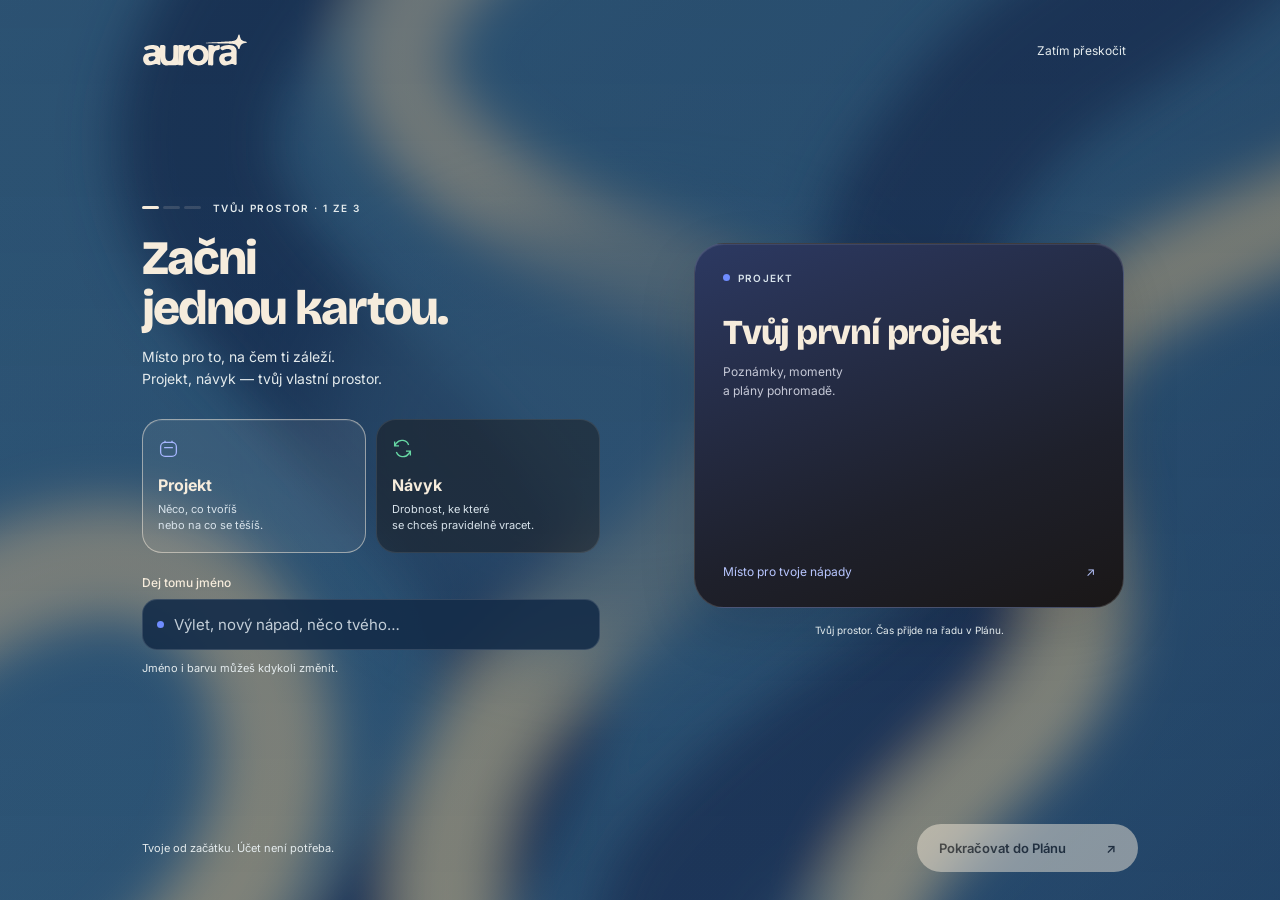
==== onboarding-cs.html @ c8555dad "Add files via upload" ====
<!doctype html>
<html lang="cs"><head><meta charset="utf-8"><meta name="viewport" content="width=device-width,initial-scale=1,viewport-fit=cover"><title>Aurora · První karta</title>
<link rel="stylesheet" href="https://fonts.googleapis.com/css2?family=Bricolage+Grotesque:opsz,wght@12..96,500;12..96,700;12..96,800&family=Inter:wght@400;500;600&display=swap">
<style>
:root{color-scheme:dark;--ink:#f6ecdc;--mute:#c0b8ab;--accent:#6f8cff;font-family:Inter,system-ui,sans-serif;color:var(--ink);background:#1c1513}*{box-sizing:border-box}body{margin:0;min-height:100svh;background:linear-gradient(#17110c70,#17110c95),url(wall.jpg) center/cover fixed}button,input{font:inherit}button{cursor:pointer}button:focus-visible,input:focus-visible{outline:2px solid var(--ink);outline-offset:4px}button{color:inherit}.shell{max-width:1060px;margin:auto;min-height:100svh;display:flex;flex-direction:column;padding:28px 32px 24px}.top{display:flex;align-items:center;justify-content:space-between;min-height:44px}.logo{width:106px;height:34px;background:var(--ink);mask:url(aurora-logo.svg) center/contain no-repeat;-webkit-mask:url(aurora-logo.svg) center/contain no-repeat}.skip{font-size:12px;background:none;border:0;padding:12px;color:var(--mute)}main{flex:1;display:grid;grid-template-columns:1fr 1fr;align-items:center;gap:80px;padding:40px 0}.kicker{font-size:10px;letter-spacing:.14em;font-weight:600;text-transform:uppercase;color:var(--mute);display:flex;gap:12px;align-items:center}.progress{display:flex;gap:4px}.progress i{width:17px;height:3px;background:#f6ecdc25;border-radius:4px}.progress i:first-child{background:var(--ink)}h1{font-family:'Bricolage Grotesque',sans-serif;letter-spacing:-.04em;font-size:48px;line-height:1.04;margin:20px 0 12px;font-weight:800}.intro{color:var(--mute);font-size:14px;line-height:1.6;margin:0;max-width:345px}.choices{display:grid;grid-template-columns:1fr 1fr;gap:10px;margin:28px 0 22px}.choice{border:1px solid #ffffff18;border-radius:20px;padding:18px 15px;text-align:left;background:#17141170;transition:background .2s,border-color .2s,transform .2s}.choice[aria-pressed=true]{border-color:#f6ecdc85;background:#f6ecdc12;box-shadow:inset 0 1px #ffffff14}.choice:active{transform:scale(.98)}.choice strong{font-size:16px;display:block;margin:12px 0 6px}.choice small{color:var(--mute);font-size:11px;line-height:1.5;display:block}.choice svg{width:21px;height:21px}.project svg{color:#a6b6ff}.habit svg{color:#67d7a4}.field-label{display:block;font-size:12px;margin-bottom:9px;font-weight:500}.input-wrap{background:#18140f87;border:1px solid #ffffff20;border-radius:15px;padding:0 14px;display:flex;align-items:center;gap:10px}.input-wrap i{width:7px;height:7px;flex:none;border-radius:100%;background:var(--accent)}input{width:100%;padding:15px 0;color:var(--ink);border:0;background:none;font-size:15px;outline:none}input::placeholder{color:#d0c4b07c}.hint{font-size:11px;color:var(--mute);line-height:1.5;margin:10px 0 0}.card-wrap{padding:14px}.card{min-height:365px;border-radius:30px;padding:28px;background:linear-gradient(160deg,#2c3962,#1e202b 66%,#1a1717);border:1px solid #ffffff26;box-shadow:inset 0 1px #ffffff15,0 20px 60px #130b071f;display:flex;flex-direction:column;transition:background .25s}.card.habit-card{background:linear-gradient(155deg,#2c5b42,#202b24 66%,#1a1917)}.card-type{display:flex;align-items:center;gap:8px;text-transform:uppercase;letter-spacing:.12em;font-size:10px;font-weight:600;color:#c6c9d7}.card-type:before{content:'';width:7px;height:7px;background:var(--accent);border-radius:50%}.card h2{font:800 35px/1.04 'Bricolage Grotesque',sans-serif;letter-spacing:-.035em;margin:30px 0 12px;overflow-wrap:anywhere}.card p{color:#c6c9d7;font-size:12px;line-height:1.6;margin:0;max-width:210px}.card-bottom{margin-top:auto;padding-top:70px;display:flex;align-items:center;justify-content:space-between;font-size:12px;color:#b8c6ff}.card-bottom svg{width:18px;height:18px}.preview-caption{text-align:center;font-size:10px;color:#d2c8b4a0;margin:16px 0 0}.footer{display:flex;align-items:center;justify-content:space-between;padding:18px 0 4px;gap:24px}.footer-note{font-size:11px;color:var(--mute);display:flex;align-items:center;gap:8px}.footer-note svg{width:16px;height:16px}.continue{display:flex;align-items:center;justify-content:space-between;gap:40px;border:0;border-radius:99px;background:var(--ink);color:#1c1513;font-size:13px;font-weight:600;min-height:48px;min-width:205px;padding:0 22px}.continue svg{width:16px;height:16px}.continue:disabled{opacity:.48;cursor:default}.toast{position:fixed;left:50%;bottom:90px;transform:translateX(-50%);max-width:calc(100vw - 40px);padding:14px 20px;border-radius:18px;background:#f6ecdc;color:#1c1513;font-size:12px;box-shadow:0 8px 40px #0002}.toast[hidden]{display:none}
@media(max-width:700px){.shell{padding:18px 20px calc(18px + env(safe-area-inset-bottom));min-height:100svh}.top{min-height:42px}.logo{width:101px;height:32px}.skip{padding-right:0}main{display:flex;flex-direction:column;align-items:stretch;gap:20px;padding:30px 0 16px;flex:1}.kicker{font-size:9px}h1{font-size:35px;margin:17px 0 10px;max-width:300px}.intro{font-size:13px;line-height:1.6;max-width:315px}.choices{margin:22px 0 18px;gap:9px}.choice{padding:14px;border-radius:18px}.choice strong{font-size:15px;margin:9px 0 5px}.choice small{font-size:10px}.choice svg{height:18px;width:18px}.field-label{font-size:11px}.hint{font-size:10px}.card-wrap{padding:0}.card{min-height:135px;border-radius:22px;padding:18px 20px;position:relative}.card-type{font-size:8px}.card h2{font-size:25px;margin:13px 0 0;padding-right:16px}.card p{display:none}.card-bottom{padding-top:16px;font-size:10px}.preview-caption{display:none}.footer{padding:4px 0 0;display:block}.footer-note{justify-content:center;font-size:10px;margin-bottom:15px}.continue{width:100%;min-height:49px}.toast{bottom:85px}}
@media(max-height:750px) and (max-width:700px){main{padding-top:15px;gap:14px}h1{margin-top:12px;font-size:32px}.choices{margin:16px 0}.card{min-height:110px;padding:15px 18px}.card-bottom{padding-top:10px}.hint{margin-top:7px}.footer-note{margin-bottom:10px}}
@media(max-height:750px) and (max-width:700px){.shell{padding-top:12px;padding-bottom:12px}.top{min-height:38px}main{padding:10px 0;gap:12px}.hint{display:none}.choice{padding:12px}h1{font-size:30px}.card{min-height:100px}.card h2{font-size:23px}}
@media(prefers-reduced-motion:reduce){*{transition:none!important}}
</style><style>.shell{visibility:hidden}body[data-step] .shell{visibility:visible}body{background:linear-gradient(#18354f18,#18354f18),url(landing-blue.svg) center/cover fixed}.plan-preview{background:#142c49ed}.source-choice,.input-wrap,textarea,.segments{background:#142c49ab}.board-note{background:#eee9dc;color:#1d3654}.board-note .small-label,.board-note .note-tail{color:#52687c}.calendar-dialog{background:#193653}.footer-note{line-height:1.5}</style></head><body><div class="shell"><header class="top"><div class="logo" role="img" aria-label="Aurora"></div><button class="skip" id="skip">Zatím přeskočit</button></header>
<main><section><div class="kicker"><span class="progress" aria-hidden="true"><i></i><i></i><i></i></span>Podle tebe · 1 ze 3</div><h1>Začni<br>jednou kartou.</h1><p class="intro">Místo pro to, na čem ti záleží.<br>Projekt, návyk — tvůj vlastní prostor.</p>
<div class="choices" role="group" aria-label="Typ karty"><button class="choice project" data-type="project" aria-pressed="true"><svg viewBox="0 0 24 24" fill="none" stroke="currentColor" stroke-width="1.5"><rect x="3" y="5" width="18" height="16" rx="5"/><path d="M8 5V3m8 2V3M7 11h10"/></svg><strong>Projekt</strong><small>Něco, co tvoříš<br>nebo na co se těšíš.</small></button><button class="choice habit" data-type="habit" aria-pressed="false"><svg viewBox="0 0 24 24" fill="none" stroke="currentColor" stroke-width="1.5"><path d="M19 8a8 8 0 0 0-14-2L3 9m0-5v5h5M5 16a8 8 0 0 0 14 2l2-3m0 5v-5h-5"/></svg><strong>Návyk</strong><small>Drobnost, ke které<br>se chceš pravidelně vracet.</small></button></div>
<label class="field-label" for="name">Dej tomu jméno</label><div class="input-wrap"><i aria-hidden="true"></i><input id="name" placeholder="Výlet, nový nápad, něco tvého…" maxlength="45" autocomplete="off"></div><p class="hint">Jméno i barvu můžeš kdykoli změnit.</p></section>
<aside class="card-wrap" aria-label="Náhled tvé karty"><article class="card"><div class="card-type" id="card-type">Projekt</div><h2 id="card-name">Tvůj první projekt</h2><p>Poznámky, momenty<br>a plány pohromadě.</p><div class="card-bottom"><span>Místo pro tvoje nápady</span><svg viewBox="0 0 24 24" fill="none" stroke="currentColor" stroke-width="1.5"><path d="M6 18 18 6M6 6h12v12"/></svg></div></article><p class="preview-caption">Náhled tvé první karty</p></aside></main>
<footer class="footer"><div class="footer-note"><svg viewBox="0 0 24 24" fill="none" stroke="currentColor" stroke-width="1.5"><path d="M7 11V8a5 5 0 0 1 10 0v3"/><rect x="5" y="11" width="14" height="10" rx="4"/></svg>Tvoje od začátku. Účet není potřeba.</div><button class="continue" id="continue" disabled>Pokračovat<svg viewBox="0 0 24 24" fill="none" stroke="currentColor" stroke-width="1.6"><path d="M5 12h14m-5-5 5 5-5 5"/></svg></button></footer></div><div class="toast" role="status" hidden></div>
<link rel="stylesheet" href="flow-v4.css?v=4">
<script src="onboarding-cs.js?v=1"></script><link rel="stylesheet" href="integrated-onboarding.css?v=2"></body></html>
---- flow-v4.css ----
[hidden]{display:none!important}.sr-only{position:absolute;width:1px;height:1px;padding:0;margin:-1px;overflow:hidden;clip:rect(0,0,0,0);white-space:nowrap;border:0}.back{border:0;background:none;padding:0 0 18px;font-size:12px;color:var(--mute);display:block}.progress i.past{background:var(--ink)}h1:focus{outline:none}.input-wrap:focus-within,textarea:focus-visible{outline:2px solid var(--ink);outline-offset:3px}.input-wrap input:focus-visible{outline:none}.card.habit-card .card-bottom{color:#9bd6b5}.card-type{color:var(--mute)}.card-type:before{background:var(--accent)}.source-options{display:grid;grid-template-columns:1fr 1fr;gap:9px;margin:26px 0 20px}.source-choice{background:#18141070;border:1px solid #ffffff20;border-radius:18px;padding:14px;text-align:left;min-width:0}.source-choice.on{background:#f6ecdc14;border-color:#f6ecdc80}.source-label{display:block;font-size:10px;color:var(--mute);margin-bottom:8px}.source-choice strong{font-size:13px;line-height:1.4;display:-webkit-box;-webkit-line-clamp:2;-webkit-box-orient:vertical;overflow:hidden;overflow-wrap:anywhere}.repeat-options{margin-top:20px}.segments{display:flex;border:1px solid #ffffff15;background:#17110c70;border-radius:99px;padding:4px;gap:3px}.segments button{flex:1;border:0;background:none;border-radius:99px;min-height:36px;font-size:12px;color:var(--mute);padding:0 10px}.segments button.on{background:var(--ink);color:#1c1513}.plan-preview{border-radius:28px;padding:24px;border:1px solid #ffffff26;background:#19171bd9;box-shadow:inset 0 1px #ffffff12;min-width:0}.plan-heading{display:flex;align-items:center;justify-content:space-between;gap:10px;margin-bottom:22px}.plan-heading h2{font:800 32px/1 'Bricolage Grotesque',sans-serif;letter-spacing:-.035em;margin:0}.week-nav{display:flex;align-items:center;gap:2px}.week-nav button{border:0;background:none;padding:8px 7px;color:var(--mute);font-size:12px;border-radius:99px;min-height:36px}.week-nav button[data-week]{font-size:23px;min-width:30px}.week-nav button:hover{background:#ffffff0d}.plan-week{display:grid;grid-template-columns:repeat(7,minmax(0,1fr));gap:5px}.plan-day{display:flex;flex-direction:column;align-items:center;justify-content:center;gap:7px;padding:10px 0;border:0;border-radius:15px;color:var(--mute);background:#ffffff08;min-height:62px}.plan-day>span{font-size:9px}.plan-day strong{font-size:16px;color:var(--ink)}.plan-day i{height:4px;width:4px;border-radius:50%}.plan-day.selected{background:var(--ink);color:#514739}.plan-day.selected strong{color:#1c1513}.plan-day.selected i{background:var(--accent)}.plan-agenda{margin-top:28px;min-height:112px}.plan-agenda h3{font-size:11px;font-weight:500;color:var(--mute);margin:0 0 14px}.plan-event{display:flex;align-items:flex-start;gap:10px;border-radius:17px;padding:16px 13px;background:#ffffff0c;border:1px solid #ffffff15}.plan-event.linked{background:color-mix(in srgb,var(--accent) 16%,transparent);border-color:color-mix(in srgb,var(--accent) 25%,transparent)}.plan-check{width:16px;height:16px;border:1px solid #f6ecdc85;flex:none;border-radius:50%;margin-top:1px}.plan-event>div{min-width:0}.plan-event strong{font-size:14px;font-weight:600;line-height:1.4;display:block;overflow-wrap:anywhere}.plan-event span{display:block;margin-top:6px;font-size:11px;line-height:1.4;color:var(--mute);overflow-wrap:anywhere}.connection-note,.empty-plan{font-size:11px;line-height:1.6;color:var(--mute);margin:20px 0 0}.empty-plan{margin-top:0}.calendar-dialog{color:var(--ink);background:#25201eef;backdrop-filter:blur(18px);border:1px solid #ffffff30;border-radius:25px;padding:20px;width:340px;max-width:calc(100vw - 32px);max-height:calc(100dvh - 32px);box-shadow:0 18px 65px #0003}.calendar-dialog::backdrop{background:#0f090660}.calendar-top{display:flex;align-items:center;justify-content:space-between;gap:8px;margin-bottom:16px}.calendar-top h2{font:700 20px/1 'Bricolage Grotesque',sans-serif;margin:0}.calendar-top button{border:0;background:#ffffff0a;border-radius:50%;width:36px;height:36px;font-size:23px}.month-grid{display:grid;grid-template-columns:repeat(7,minmax(0,1fr));gap:4px}.month-grid>span{text-align:center;font-size:10px;color:var(--mute);padding-bottom:8px}.month-grid button{border:0;min-height:35px;border-radius:11px;background:#ffffff06;font-size:12px}.month-grid button.outside{opacity:.4}.month-grid button.picked{background:var(--ink);color:#1c1513;opacity:1}.calendar-bottom{display:flex;justify-content:space-between;gap:12px;margin-top:17px}.calendar-bottom button{background:none;border:1px solid #ffffff20;border-radius:99px;padding:10px 17px;font-size:12px}.board-types{margin:24px 0 22px;width:230px;max-width:100%}textarea{display:block;width:100%;resize:vertical;min-height:105px;max-height:180px;background:#18140f87;border:1px solid #ffffff20;border-radius:17px;padding:15px;color:var(--ink);font:14px/1.5 Inter,system-ui,sans-serif}textarea::placeholder{color:#d0c4b07c}.link-row{display:flex;align-items:center;gap:9px;font-size:12px;line-height:1.5;margin-top:20px}.link-row>span{min-width:0;overflow-wrap:anywhere}.link-row input{width:17px;height:17px;flex:none;accent-color:var(--accent)}.link-row strong{font-weight:500}.upload-button{display:flex;align-items:center;justify-content:center;border:1px dashed #ffffff50;border-radius:18px;padding:19px;font-size:13px;cursor:pointer}.upload-button:has(+input:focus-visible){outline:2px solid var(--ink);outline-offset:3px}.remove-photo{border:0;background:none;font-size:11px;color:var(--mute);padding:10px 0}.field-error{font-size:12px;color:#ffb9a8}.board-note{min-height:300px;border-radius:26px;padding:28px;background:linear-gradient(145deg,#5c3f2be6,#2b221eeb);border:1px solid #ffffff25;display:flex;flex-direction:column;box-shadow:inset 0 1px #ffffff13}.small-label{font-size:10px;letter-spacing:.13em;text-transform:uppercase;color:var(--mute)}.board-note p{font:700 27px/1.25 'Bricolage Grotesque',sans-serif;letter-spacing:-.02em;overflow-wrap:anywhere;white-space:normal;max-height:250px;overflow:auto}.note-tail{margin-top:auto;font-size:11px;color:var(--mute);padding-top:20px;overflow-wrap:anywhere}.board-photo{position:relative;overflow:hidden;border-radius:26px;border:1px solid #ffffff25;aspect-ratio:4/5;background:#211b17}.board-photo img{display:block;width:100%;height:100%;object-fit:cover}.photo-caption{position:absolute;bottom:0;padding:25px 20px 20px;width:100%;background:linear-gradient(transparent,#100b09d9);font-size:14px;line-height:1.4;overflow-wrap:anywhere;max-height:50%;overflow:auto}.setup-summary{margin-top:26px}.setup-summary>div{padding:16px 0;border-bottom:1px solid #ffffff18}.setup-summary span{display:block;font-size:10px;color:var(--mute);margin-bottom:8px}.setup-summary strong{display:block;font-size:16px;font-weight:500;line-height:1.5;overflow-wrap:anywhere;max-height:120px;overflow:auto}.setup-summary small{font-size:11px;color:var(--mute);display:block;margin-top:5px}.empty-finish{font:700 35px/1.1 'Bricolage Grotesque',sans-serif;padding:35px;border:1px solid #ffffff20;background:#ffffff08;border-radius:28px}
@media(max-width:700px){body[data-step="2"] main,body[data-step="3"] main{padding-top:12px;gap:18px}.back{padding-bottom:12px}body[data-step="2"] h1,body[data-step="3"] h1{font-size:30px;line-height:1.04;margin:12px 0 9px}body[data-step="2"] .intro,body[data-step="3"] .intro{font-size:12px;line-height:1.5}.source-options{margin:16px 0 15px}.source-choice{padding:11px 12px;border-radius:16px}.source-label{font-size:9px;margin-bottom:5px}.source-choice strong{font-size:12px}.repeat-options{margin-top:14px}.segments button{min-height:32px;font-size:11px}.plan-preview{padding:17px;border-radius:23px}.plan-heading{margin-bottom:14px}.plan-heading h2{font-size:27px}.plan-agenda{margin-top:17px;min-height:0}.plan-agenda h3{margin-bottom:10px;font-size:10px}.plan-day{min-height:52px;padding:7px 0;gap:5px}.plan-day strong{font-size:14px}.plan-day>span{font-size:8px}.plan-event{padding:12px}.plan-event strong{font-size:12px}.plan-event span{font-size:10px}.connection-note{font-size:10px;margin-top:12px}.week-nav button{font-size:10px;padding:6px;min-height:32px}.week-nav button[data-week]{font-size:20px;min-width:25px}.board-types{margin:17px 0}.link-row{margin-top:14px;font-size:11px}.board-note{min-height:150px;padding:20px;border-radius:22px}.board-note p{font-size:22px;margin:14px 0;max-height:120px}.note-tail{padding-top:5px;font-size:10px}.board-photo{aspect-ratio:2/1;max-height:210px}.setup-summary{margin-top:20px}.setup-summary>div{padding:13px 0}body[data-step="4"] .footer-note{margin-bottom:0;text-align:center;line-height:1.5}}
@media(max-width:700px) and (max-height:750px){body[data-step="2"] main,body[data-step="3"] main{padding-top:3px;gap:12px}.back{padding-bottom:8px}body[data-step="2"] h1,body[data-step="3"] h1{font-size:26px;margin:9px 0 7px}body[data-step="2"] h1 br{display:none}body[data-step="2"] .intro,body[data-step="3"] .intro{font-size:10px}body[data-step="2"] .intro br{display:none}.source-options{margin:12px 0}.source-choice{padding:9px 10px}.source-choice strong{font-size:11px}body[data-step="2"] input{padding-top:11px;padding-bottom:11px}.repeat-options{margin-top:10px}.repeat-options .field-label{margin-bottom:6px}.segments button{min-height:29px;font-size:10px}.plan-preview{padding:13px 15px}.plan-heading{margin-bottom:10px}.plan-heading h2{font-size:24px}.plan-day{min-height:44px;gap:3px}.plan-agenda{margin-top:12px}.plan-event{padding:10px}.connection-note{display:none}body[data-step="2"] .footer-note{margin-bottom:10px}.board-types{margin:12px 0}.board-note{min-height:115px;padding:17px}.board-note p{max-height:70px;font-size:20px}.board-photo{max-height:150px}.upload-button{padding:12px}textarea{min-height:82px;padding:11px;font-size:12px}.link-row{margin-top:12px}}
@media(max-width:700px){body[data-step="2"] .footer-note,body[data-step="2"] .hint{display:none}body[data-step="2"] .footer{padding-top:0}}
@media(max-width:700px) and (max-height:750px){body[data-step="2"] .source-options{margin:10px 0}body[data-step="2"] .source-choice{padding:8px 10px}body[data-step="2"] .repeat-options{margin-top:8px}}
@media(prefers-reduced-motion:no-preference){.plan-event{animation:appear .18s ease-out both}@keyframes appear{from{opacity:.4;transform:translateY(3px)}to{opacity:1;transform:none}}}
---- integrated-onboarding.css ----
:root{--mute:#d8e3eb}
body:before{content:'';position:fixed;inset:0;pointer-events:none;z-index:0;background:linear-gradient(#0a203b80,#0a203b70)}
.shell{position:relative;z-index:1}
.intro,.hint,.preview-caption,.footer-note,.kicker,.skip{color:#e4ebed}
.calendar-dialog{color:#f6ecdc;background:#193653}
.plan-preview{background:#142c49f5}
.source-choice,.input-wrap,textarea,.segments{background:#142c49e8}
.source-choice.on{background:#284963;border-color:#eae5dba0}
textarea::placeholder,input::placeholder{color:#c3ced8;opacity:1}
.upload-button{background:#142c49b8;border-color:#e4ebed80}
.board-note{background:#eee9dc;color:#1d3654;border-color:#ffffff50;box-shadow:inset 0 1px #fff7}
.board-note .small-label,.board-note .note-tail{color:#52687c}
.board-note p{color:#1d3654}
.photo-caption{color:#fff7e9;background:linear-gradient(transparent,#081a2cf5)}
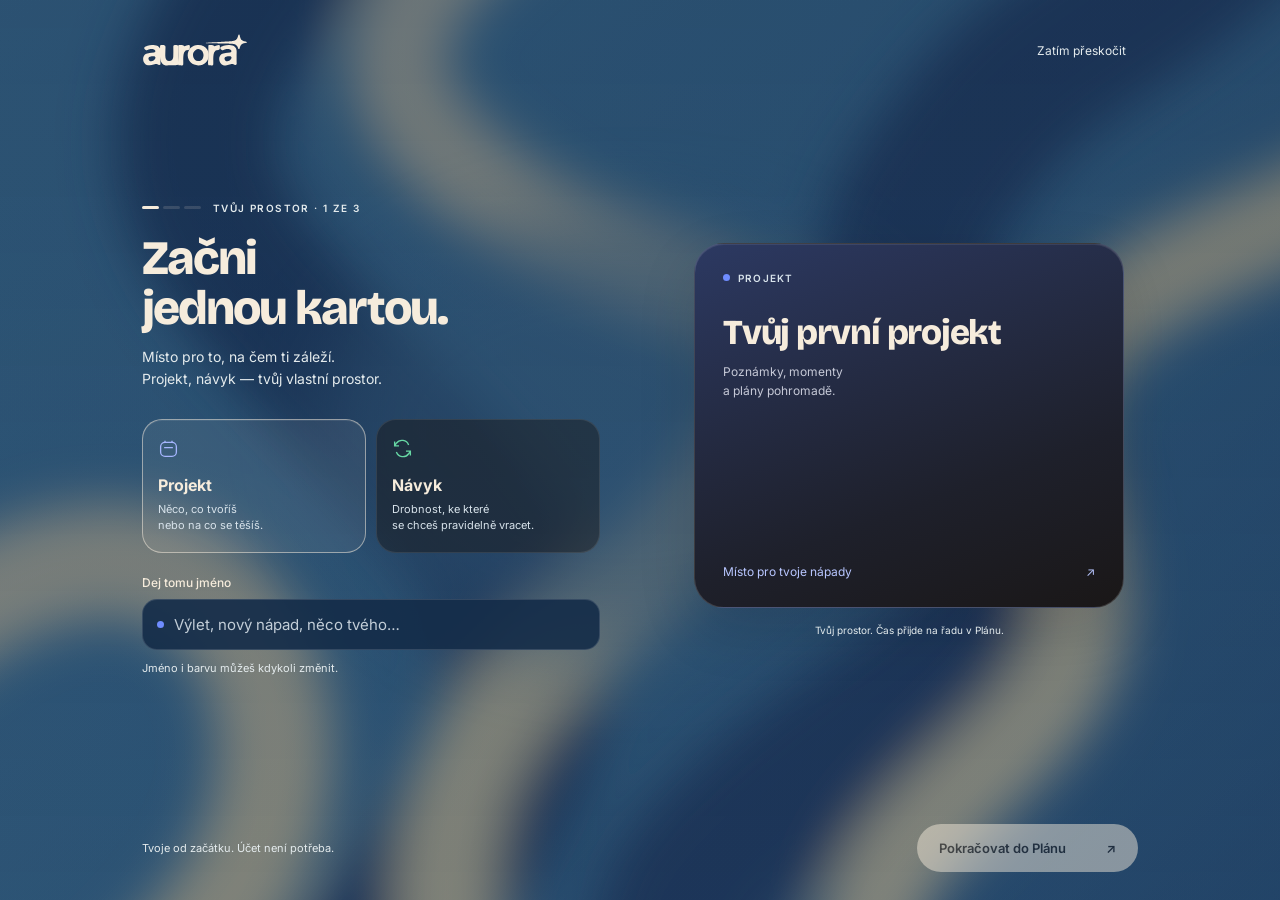
==== commit df4b0ba7: "Add files via upload" ====
--- a/onboarding-cs.html
+++ b/onboarding-cs.html
@@ -14,4 +14,4 @@
 <aside class="card-wrap" aria-label="Náhled tvé karty"><article class="card"><div class="card-type" id="card-type">Projekt</div><h2 id="card-name">Tvůj první projekt</h2><p>Poznámky, momenty<br>a plány pohromadě.</p><div class="card-bottom"><span>Místo pro tvoje nápady</span><svg viewBox="0 0 24 24" fill="none" stroke="currentColor" stroke-width="1.5"><path d="M6 18 18 6M6 6h12v12"/></svg></div></article><p class="preview-caption">Náhled tvé první karty</p></aside></main>
 <footer class="footer"><div class="footer-note"><svg viewBox="0 0 24 24" fill="none" stroke="currentColor" stroke-width="1.5"><path d="M7 11V8a5 5 0 0 1 10 0v3"/><rect x="5" y="11" width="14" height="10" rx="4"/></svg>Tvoje od začátku. Účet není potřeba.</div><button class="continue" id="continue" disabled>Pokračovat<svg viewBox="0 0 24 24" fill="none" stroke="currentColor" stroke-width="1.6"><path d="M5 12h14m-5-5 5 5-5 5"/></svg></button></footer></div><div class="toast" role="status" hidden></div>
 <link rel="stylesheet" href="flow-v4.css?v=4">
-<script src="onboarding-cs.js?v=1"></script><link rel="stylesheet" href="integrated-onboarding.css?v=2"></body></html>
+<script src="onboarding-cs.js?v=3"></script><link rel="stylesheet" href="integrated-onboarding.css?v=3"></body></html>
--- a/integrated-onboarding.css
+++ b/integrated-onboarding.css
@@ -12,3 +12,48 @@
 .board-note .small-label,.board-note .note-tail{color:#52687c}
 .board-note p{color:#1d3654}
 .photo-caption{color:#fff7e9;background:linear-gradient(transparent,#081a2cf5)}
+html,body{height:100%;min-height:0;overflow:hidden;overscroll-behavior:none;background-color:#234563}
+.shell{height:100%;height:100dvh;min-height:0;overflow:hidden}
+.top,.footer{flex-shrink:0}main{min-height:0}
+@media(max-width:700px){
+ .shell{padding:calc(10px + env(safe-area-inset-top,0px)) 20px calc(12px + env(safe-area-inset-bottom,0px));gap:8px}
+ .top{min-height:36px}.logo{height:28px}.skip{min-height:36px}
+ main,body[data-step="2"] main,body[data-step="3"] main{padding:4px 0;gap:12px;justify-content:center;flex:1;min-height:0}
+ main>section{flex-shrink:0}.card-wrap{flex-shrink:1;min-height:0}
+ h1{font-size:32px;margin:12px 0 8px}.intro{font-size:12px;line-height:1.45}
+ .choices{margin:16px 0}.choice{padding:12px}.choice strong{margin:7px 0 4px}
+ input{font-size:16px;padding:12px 0}.hint{margin-top:7px}
+ .card{min-height:110px;padding:16px 18px}.card h2{font-size:24px}.card-bottom{padding-top:12px}
+ .footer{padding:0}.footer-note{display:none}.continue{min-height:48px}
+ .back{padding:0 0 8px}.source-options{margin:12px 0}.repeat-options{margin-top:10px}
+ .segments button{min-height:36px}.plan-preview{padding:12px 14px}.plan-heading{margin-bottom:8px}.plan-heading h2{font-size:23px}
+ .plan-day{min-height:44px;padding:5px 0;gap:3px}.plan-agenda{margin-top:10px}.plan-agenda h3{margin-bottom:6px}.plan-event{padding:9px 10px}.connection-note{display:none}
+ .board-types{margin:12px 0}.board-note{min-height:110px;padding:14px 18px}.board-note p{font-size:20px;max-height:55px;margin:8px 0;overflow:hidden;display:-webkit-box;-webkit-line-clamp:2;-webkit-box-orient:vertical}
+ .board-photo{max-height:140px}.upload-button{padding:12px;min-height:44px}.field-error:empty{display:none}
+ textarea{resize:none;min-height:80px;height:80px;font-size:16px;padding:10px 12px}.link-row{margin-top:10px}
+ .setup-summary{margin-top:12px}.setup-summary>div{padding:10px 0}.setup-summary strong{display:-webkit-box;-webkit-line-clamp:2;-webkit-box-orient:vertical;overflow:hidden}
+}
+@media(max-width:700px) and (max-height:740px){
+ .hint,.preview-caption{display:none}body[data-step="3"] .card-wrap,body[data-step="4"] .card-wrap{display:none}
+ body[data-step="2"] .plan-agenda{display:none}body[data-step="2"] main{gap:10px}
+ .card-bottom{display:none}.card{min-height:80px;padding:12px 16px}.card h2{margin-top:8px;font-size:22px}
+}
+@media(max-width:700px) and (max-height:600px){
+ body[data-step="1"] .card-wrap{display:none}.intro{display:none!important}h1,body[data-step] h1{font-size:26px!important;margin:8px 0!important}
+ .choice small{display:none}.choices{margin:10px 0}.choice svg{display:none}.choice strong{margin:0}.source-label{display:none}
+}
+@media(max-height:520px){
+ body.keyboard-open:has(input:focus,textarea:focus) .card-wrap,body.keyboard-open:has(input:focus,textarea:focus) .intro,body.keyboard-open:has(input:focus,textarea:focus) .kicker,body.keyboard-open:has(input:focus,textarea:focus) .back,body.keyboard-open:has(input:focus,textarea:focus) .source-options,body.keyboard-open:has(input:focus,textarea:focus) .repeat-options,body.keyboard-open:has(input:focus,textarea:focus) .hint{display:none!important}
+ body.keyboard-open:has(input:focus,textarea:focus) h1{font-size:24px!important;margin:4px 0 10px!important}
+ body.keyboard-open:has(input:focus,textarea:focus) .choices,body.keyboard-open:has(textarea:focus) .board-types,body.keyboard-open:has(textarea:focus) .upload-button,body.keyboard-open:has(textarea:focus) .remove-photo{display:none!important}
+}
+@media(min-width:701px) and (max-height:600px){
+ .shell{padding:10px 28px;gap:6px}main{padding:4px 0;gap:30px}h1{font-size:28px;margin:10px 0}.intro,.hint,.footer-note{display:none}.back{padding-bottom:8px}.choices,.source-options,.board-types{margin:10px 0}.choice{padding:10px}.choice small,.choice svg{display:none}.choice strong{margin:0}.card{min-height:170px}.card-bottom{padding-top:20px}.repeat-options{margin-top:8px}.plan-preview{padding:14px}.plan-agenda{display:none}.board-note{min-height:160px}.board-note p{max-height:90px}.link-row{margin-top:8px}.footer{padding:0;justify-content:flex-end}.continue{min-height:44px}.setup-summary{margin-top:8px}.setup-summary>div{padding:6px 0}
+}
+@media(min-width:701px) and (max-height:440px){
+ .shell{gap:4px;padding:8px 24px}.top{min-height:32px}.logo{height:26px}.skip{padding:6px 12px}
+ h1{font-size:24px;margin:5px 0}.source-label{display:none}.source-options{margin:6px 0}.source-choice{padding:8px 10px}
+ .field-label{margin-bottom:5px;font-size:11px}input{padding:10px 0}.repeat-options{margin-top:6px}.back{padding-bottom:6px}
+ textarea{min-height:70px;height:70px;resize:none}.upload-button{padding:8px}.field-error:empty{display:none}.board-types{margin:6px 0}
+ .setup-summary>div{padding:4px 0}
+}
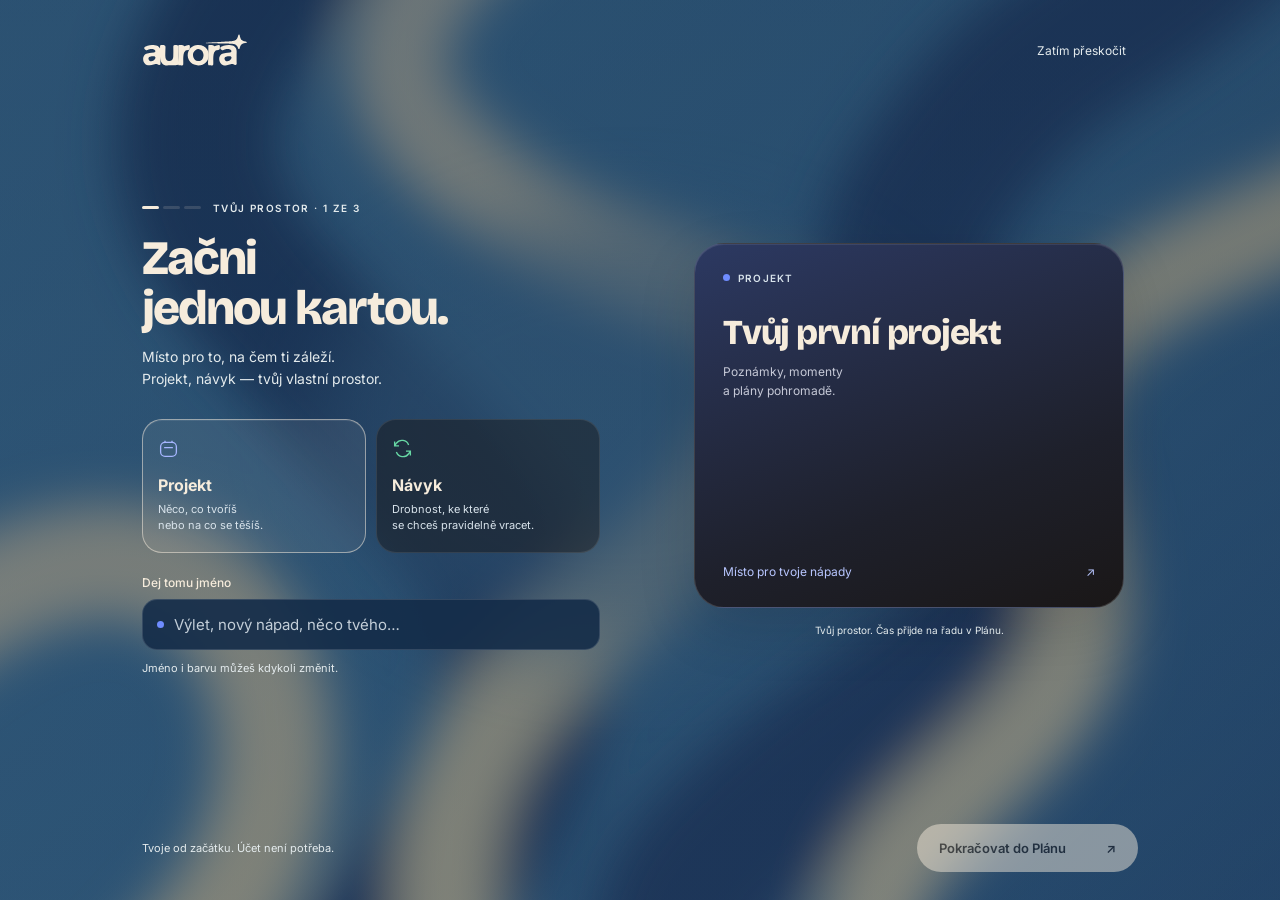
==== commit 7acedaff: "Fix iPhone keyboard viewport across Spectrum forms Transfer the tested ios5 keyboard fix to SPECTRUM" ====
--- a/onboarding-cs.html
+++ b/onboarding-cs.html
@@ -14,4 +14,4 @@
 <aside class="card-wrap" aria-label="Náhled tvé karty"><article class="card"><div class="card-type" id="card-type">Projekt</div><h2 id="card-name">Tvůj první projekt</h2><p>Poznámky, momenty<br>a plány pohromadě.</p><div class="card-bottom"><span>Místo pro tvoje nápady</span><svg viewBox="0 0 24 24" fill="none" stroke="currentColor" stroke-width="1.5"><path d="M6 18 18 6M6 6h12v12"/></svg></div></article><p class="preview-caption">Náhled tvé první karty</p></aside></main>
 <footer class="footer"><div class="footer-note"><svg viewBox="0 0 24 24" fill="none" stroke="currentColor" stroke-width="1.5"><path d="M7 11V8a5 5 0 0 1 10 0v3"/><rect x="5" y="11" width="14" height="10" rx="4"/></svg>Tvoje od začátku. Účet není potřeba.</div><button class="continue" id="continue" disabled>Pokračovat<svg viewBox="0 0 24 24" fill="none" stroke="currentColor" stroke-width="1.6"><path d="M5 12h14m-5-5 5 5-5 5"/></svg></button></footer></div><div class="toast" role="status" hidden></div>
 <link rel="stylesheet" href="flow-v4.css?v=4">
-<script src="onboarding-cs.js?v=3"></script><link rel="stylesheet" href="integrated-onboarding.css?v=3"></body></html>
+<script src="onboarding-cs.js?v=5"></script><link rel="stylesheet" href="integrated-onboarding.css?v=5"></body></html>
--- a/integrated-onboarding.css
+++ b/integrated-onboarding.css
@@ -13,7 +13,9 @@
 .board-note p{color:#1d3654}
 .photo-caption{color:#fff7e9;background:linear-gradient(transparent,#081a2cf5)}
 html,body{height:100%;min-height:0;overflow:hidden;overscroll-behavior:none;background-color:#234563}
+body{position:fixed;inset:0}
 .shell{height:100%;height:100dvh;min-height:0;overflow:hidden}
+body.keyboard-open .shell{padding-bottom:12px}
 .top,.footer{flex-shrink:0}main{min-height:0}
 @media(max-width:700px){
  .shell{padding:calc(10px + env(safe-area-inset-top,0px)) 20px calc(12px + env(safe-area-inset-bottom,0px));gap:8px}
